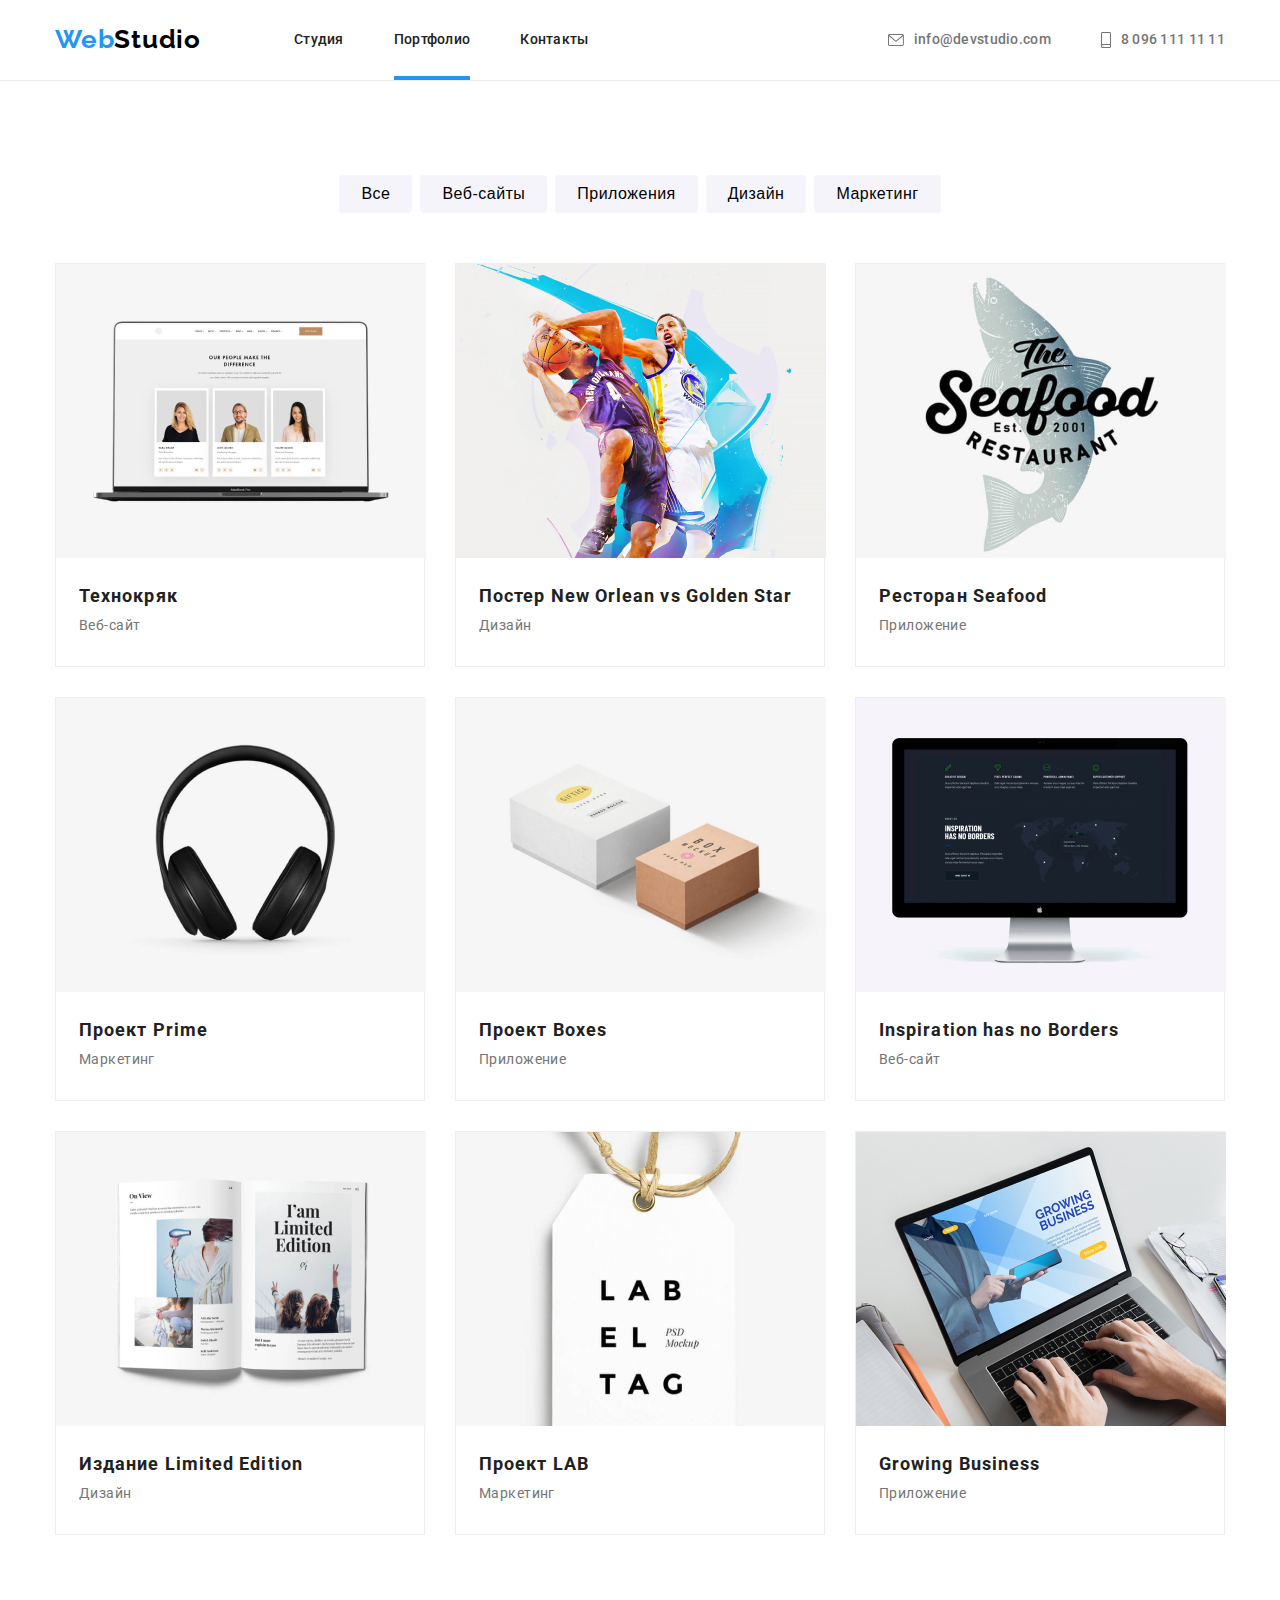
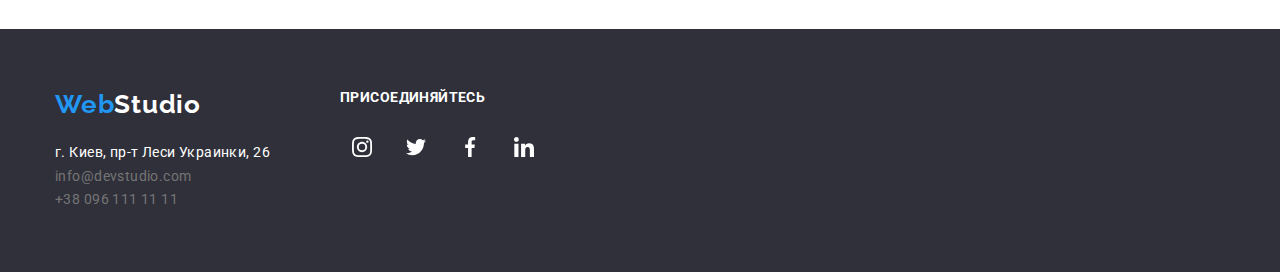
==== portfolio.html @ 65b65b87 "«B3» Разметка подписки в футере" ====
<!DOCTYPE html>
<html lang="en">
<head>
    <meta charset="UTF-8">
    <meta http-equiv="X-UA-Compatible" content="IE=edge">
    <meta name="viewport" content="width=device-width, initial-scale=1.0">
    <title>Document</title>
    <link href="https://cdnjs.com/libraries/modern-normalize" rel="stylesheet">
    <link rel="preconnect" href="https://fonts.gstatic.com">
    <link href="https://fonts.googleapis.com/css2?family=Raleway:wght@700&family=Roboto:wght@400;500;700;900&display=swap"
        rel="stylesheet">
    <link rel="stylesheet" href="./css/styles.css">
</head>
<body>
    <!--header, contacts separate from <nav>-->
    <header class="head-section">
        <div class="container header">
            <nav class="main-nav">
                <a href="/" class="logo link">
                    <span class="logo-accent">Web</span>Studio
                </a>
    
                <ul class="page-nav list">
                    <li class="item"><a href="./index.html" class="link">Студия</a></li>
                    <li class="item"><a href="./portfolio.html" class="link active">Портфолио</a></li>
                    <li class="item"><a href="" class="link">Контакты</a></li>
                </ul>
            </nav>
    
            <ul class="contact-nav list">
                <li class="item">
                    <a href="mailto:info@devstudio.com" class="link">
                        <svg class="mail-icon" width='16' height='12'>
                            <use href="./images/icons.svg#icon-envelope"></use>
                        </svg>
                        info@devstudio.com
                    </a>
                </li>
                <li class="item">
                    <a href="tel:+380961111111" class="link">
                        <svg class="cell-icon" width='10' height='16'>
                            <use href="./images/icons.svg#icon-smartphone"></use>
                        </svg>
                        8 096 111 11 11
                    </a>
                </li>
            </ul>
        </div>
    </header>
    
    <main>
        <section class="work-section container">
        <h1 class="visually-hidden">наши работы</h1>
        <!-- кнопки фильтра -->
            <ul class="fltr-btn list">    
                <li class="item">
                    <button type="button"  class="button title">Все</button>
                </li>
                <li class="item">
                    <button type="button" class="button title">Веб-сайты</button>
                </li>
                <li class="item">
                    <button type="button" class="button title">Приложения</button> 
                </li>
                <li class="item">
                    <button type="button" class="button title">Дизайн</button>
                </li>
                <li class="item">
                    <button type="button" class="button title">Маркетинг</button>
                </li>
            </ul>   
        
        <!-- наши работы, галерея  -->
            <ul class="work-gallery list">
                <li class="item">
                    <a href="" class="link">
                        <div class="img-box">
                            <p class="overlay">
                                Технокряк это современная площадка распространения коронавируса.
                                Компании используют эту платформу для цифрового
                                шпионажа и атак на защищённые сервера конкурентов.
                            </p>
                            <img src="./images/portfolio/img_01.jpg" alt="Технокряк" width="370" height="294">
                        </div>
                        <div class="name">
                            <h3 class="work-title">Технокряк</h3>
                            <p class="sort">Веб-сайт</p>
                            
                            
                        </div>
                    </a>
                </li>
                <li class="item">
                    <a href="" class="link">
                        <div  class="img-box">
                            <p class="overlay">
                                Технокряк это современная площадка распространения коронавируса.
                                Компании используют эту платформу для цифрового
                                шпионажа и атак на защищённые сервера конкурентов.
                            </p>
                            <img src="./images/portfolio/img_02.jpg" alt="Постер New Orlean vs Golden Star" width="370" height="294">
                        </div>
                        <div class="name">
                            <h3 class="work-title">Постер New Orlean vs Golden Star</h3>
                            <p class="sort">Дизайн</p>
                        </div>
                    </a>
                </li>
                <li class="item">
                    <a href="" class="link">
                        <div  class="img-box">
                            <p class="overlay">
                                Технокряк это современная площадка распространения коронавируса.
                                Компании используют эту платформу для цифрового
                                шпионажа и атак на защищённые сервера конкурентов.
                            </p>
                            <img src="./images/portfolio/img_03.jpg" alt="Ресторан Seafood" width="370" height="294">
                        </div>
                        <div class="name">
                            <h3 class="work-title">Ресторан Seafood</h3>
                            <p class="sort">Приложение</p>
                        </div>
                    </a>
                </li>
                <li class="item">
                    <a href="" class="link">
                        <div  class="img-box">
                            <p class="overlay">
                                Технокряк это современная площадка распространения коронавируса.
                                Компании используют эту платформу для цифрового
                                шпионажа и атак на защищённые сервера конкурентов.
                            </p>
                            <img src="./images/portfolio/img_04.jpg" alt="Проект Prime" width="370" height="294">
                        </div>
                        <div class="name">
                            <h3 class="work-title">Проект Prime</h3>
                            <p class="sort">Маркетинг</p>
                        </div>
                    </a>
                </li>
                <li class="item">
                    <a href="" class="link">
                        <div  class="img-box">
                            <p class="overlay">
                                Технокряк это современная площадка распространения коронавируса.
                                Компании используют эту платформу для цифрового
                                шпионажа и атак на защищённые сервера конкурентов.
                            </p>
                            <img src="./images/portfolio/img_05.jpg" alt="Проект Boxes" width="370" height="294">
                        </div>
                        <div class="name">
                            <h3 class="work-title">Проект Boxes</h3>
                            <p class="sort">Приложение</p>
                        </div>
                    </a>
                </li>
                <li class="item">
                    <a href="" class="link">
                        <div class="img-box">
                            <p class="overlay">
                                Технокряк это современная площадка распространения коронавируса.
                                Компании используют эту платформу для цифрового
                                шпионажа и атак на защищённые сервера конкурентов.
                            </p>
                            <img src="./images/portfolio/img_06.jpg" alt="Inspiration has no Borders" width="370" height="294">
                        </div>
                        <div class="name">
                            <h3 class="work-title">Inspiration has no Borders</h3>
                            <p class="sort">Веб-сайт</p>
                        </div>
                    </a>
                </li>
                <li class="item">
                    <a href="" class="link">
                        <div class="img-box">
                            <p class="overlay">
                                Технокряк это современная площадка распространения коронавируса.
                                Компании используют эту платформу для цифрового
                                шпионажа и атак на защищённые сервера конкурентов.
                            </p>
                            <img src="./images/portfolio/img_07.jpg" alt="Издание Limited Edition" width="370" height="294">
                        </div>
                        <div class="name">
                            <h3 class="work-title">Издание Limited Edition</h3>
                            <p class="sort">Дизайн</p>
                        </div>
                    </a>
                </li>
                <li class="item">
                    <a href="" class="link">
                        <div class="img-box">
                            <p class="overlay">
                                Технокряк это современная площадка распространения коронавируса.
                                Компании используют эту платформу для цифрового
                                шпионажа и атак на защищённые сервера конкурентов.
                            </p>
                            <img src="./images/portfolio/img_08.jpg" alt="Проект LAB" width="370" height="294">
                        </div>
                        <div class="name">
                            <h3 class="work-title">Проект LAB</h3>
                            <p class="sort">Маркетинг</p>
                        </div>
                    </a>
                </li>
                <li class="item">
                    <a href="" class="link">
                        <div class="img-box">
                            <p class="overlay">
                                Технокряк это современная площадка распространения коронавируса.
                                Компании используют эту платформу для цифрового
                                шпионажа и атак на защищённые сервера конкурентов.
                            </p>
                            <img src="./images/portfolio/img_09.jpg" alt="Growing Business" width="370" height="294">
                        </div>
                        <div class="name">
                            <h3 class="work-title">Growing Business</h3>
                            <p class="sort">Приложение</p>
                        </div>
                    </a>
                </li>
            </ul>

        </section>

    </main>

    
    <!--footer-->
    <footer class="footer">
        <div class="container footer-flex">
            <div class="footer-item">
                <a href="/" class="logo link">
                    <span class="logo-accent">Web</span><span class="logo-rev">Studio</span>
                </a>
                <address class="address">
                    г. Киев, пр-т Леси Украинки, 26<br />
                </address>
                <!-- footer contacts -->
                <ul class="contact-footer list">
                    <li><a href="mailto:info@devstudio.com" class="link">info@devstudio.com</a></li>
                    <li><a href="tel:+380961111111" class="link">+38 096 111 11 11</a></li>
                </ul>
            </div>
            <div class="footer-item links">
                <h3 class="social-title">ПРИСОЕДИНЯЙТЕСЬ</h3>
                <ul class="social-link">
                    <li class="icon">
                        <svg class="social-icon">
                            <use href="./images/icons.svg#icon-insta"></use>
                        </svg>
                    </li>
                    <li class="icon">
                        <svg class="social-icon">
                            <use href="./images/icons.svg#icon-twitter"></use>
                        </svg>
                    </li>
                    <li class="icon">
                        <svg class="social-icon">
                            <use href="./images/icons.svg#icon-fb"></use>
                        </svg>
                    </li>
                    <li class="icon">
                        <svg class="social-icon">
                            <use href="./images/icons.svg#icon-lin"></use>
                        </svg>
                    </li>
                </ul>
            </div>
    
    
    
    
        </div>
    </footer>


<!-- <script src="./js/modal.js"></script> -->
</body>
</html>
---- css/styles.css ----
:root {
  --accent-color: #2196f3;
  --title-text-color: #212121;
  --main-text-color: #757575;
  --main-bg-color: #ffffff;
  --footer-bg-color: #2f303a;
  --btn-bg-color: #f5f4fa;
  --hero-bg-color: #2f303a;
  --frame-border-color: #eeeeee;
  --main-icon-color: #afb1b8;
}

/*  */
html {
  box-sizing: border-box;
}

*,
*::after,
*::before {
  box-sizing: inherit;
}

h1,
h2,
h3,
h4,
h5,
h6,
p {
  margin: 0;
}

img {
  display: block;
  max-width: 100%;
  height: auto;
}

body {
  margin: 0;
  color: var(--main-text-color);
  background-color: var(--main-bg-color);

  font-family: Roboto;
  font-size: 14px;
  line-height: 1.7;
  letter-spacing: 0.03em;
}

/* ultilities */
.list {
  list-style: none;
  margin: 0;
  padding: 0;
}

.link {
  color: var(--main-text-color);
  text-decoration: none;
}

.link.active {
  color: var(--accent-color);
}

.container {
  width: 1200px;
  margin-left: auto;
  margin-right: auto;
  margin-top: 94px;
  padding: 0 15px;

  /* outline: 2px solid tomato; */
}

.section-title {
  color: var(--title-text-color);
}

/* Визуально спрятанная section-title и portfolio */
.visually-hidden {
  position: absolute !important;
  clip: rect(1px 1px 1px 1px);
  clip: rect(1px, 1px, 1px, 1px);
  padding: 0 !important;
  border: 0 !important;
  height: 1px !important;
  width: 1px !important;
  overflow: hidden;
}

/* logo */

.logo {
  color: #000000;

  font-family: Raleway;
  font-weight: bold;
  font-size: 26px;
  line-height: 1.2;
  letter-spacing: 0.03em;
}

.logo .logo-accent {
  color: var(--accent-color);
}

/* page navigation */
.head-section {
  border-bottom: 1px solid #ececec;
}

.container.header {
  display: flex;
  height: 80px;
  margin-top: 0;
  align-items: center;
}

.main-nav {
  display: flex;
  align-items: center;
}

.main-nav .logo {
  margin-right: 93px;
}

.page-nav {
  display: flex;
  align-items: center;
}




.page-nav .item:not(:last-child),
.contact-nav .item:not(:last-child) {
  margin-right: 50px;
}

.contact-nav {
  display: flex;
  margin-left: auto;
}

.page-nav .link {
  display: inline-flex;
  align-items: center;

  height: 100%;
  padding-top: 21px;
  padding-bottom: 21px;

  color: var(--title-text-color);

  font-weight: 500;
  font-size: 14px;
  line-height: 1.1;
  letter-spacing: 0.02em;
}

.page-nav .item {
  position: relative;
  height: 80px;
}

/* синяя подсветка текущец страницы */
.page-nav .link.active::after {
  display: inline-block;
  position: absolute;
  content: '';

  bottom: 0;
  left:  0;
  width: 100%;
  height: 4px;
  margin: 0;
  padding: 0;

  background-color: var(--accent-color);

}

.contact-nav .link {
  display: inline-flex;
  align-items: center;
  padding-top: 21px;
  padding-bottom: 21px;

  color: var(--main-text-color);

  font-weight: 500;
  font-size: 14px;
  line-height: 1.1;
  letter-spacing: 0.02em;
}

.contact-nav .mail-icon,
.contact-nav .cell-icon {
  display: inline-flex;
  align-items: center;
  margin-right: 10px;
  fill: currentColor;
}

.contact-nav .link:hover,
.contact-nav .link:focus {
  color: var(--accent-color);

  transition-duration: 250ms;
  transition-timing-function: cubic-bezier(.4, 0, .2, 1);
}

/* hero */
.hero {
  background-color: #c4c4c4;
}

.hero > .container {
  /* width: 1600px; */
  height: 600px;
  margin-left: auto;
  margin-right: auto;
  margin-top: 0;
  margin-bottom: 0;
  padding-left: 0;
  padding-right: 0;
  padding-top: 200px;

  text-align: center;
}

.hero.hero-overlay {
  /* background-image: url(../images/hero_bg.jpg); */
  max-width: 1600px;
  margin-right: auto;
  margin-left: auto;
  background-image: linear-gradient(
      to right,
      rgba(47, 48, 58, 0.4),
      rgba(47, 48, 58, 0.4)
    ),
    url(../images/hero_bg.jpg);
  background-repeat: no-repeat;
  background-size: contain;
  background-position: center;
}

.hero-title {
  color: #ffffff;

  margin-left: auto;
  margin-right: auto;
  margin-top: 0;
  margin-bottom: 30px;

  width: 696px;
  height: 120px;
  left: 452px;
  top: 280px;

  font-weight: 900;
  font-size: 44px;
  line-height: 60px;
  letter-spacing: 0.06em;
  text-transform: uppercase;
}

.hero .button {
  margin-right: auto;
  margin-left: auto;

  background-color: var(--accent-color);
  color: #ffffff;

  width: 200px;
  height: 50px;
  left: 700px;
  top: 430px;

  box-shadow: 0px 4px 4px rgba(0, 0, 0, 0.15);
  border-radius: 4px;
  border-color: transparent;

  font-weight: bold;
  font-size: 16px;
  line-height: 1.9;
}

/* section Features */

/* .section.features * {
  outline: 2px solid red;
} */

.container .feature-list {
  display: flex;
  justify-content: space-between;
}

.feature-list .item {
  width: calc((100% - 90px) / 4);

  /* outline: 2px solid teal; */
}

.feature-list .feature-title {
  display: inline-flex;
  margin-top: 30px;
  color: var(--title-text-color);
}

.section-title {
  margin-bottom: 50px;
  font-weight: bold;
  font-size: 36px;
  line-height: 1.2;
  text-align: center;
  letter-spacing: 0.03em;
}

.item .feature-box {
  display: inline-flex;
  width: 100%;
  height: 120px;
  padding-top: 25px;
  padding-bottom: 25px;
  border-radius: 4px;

  background-color: var(--btn-bg-color);
}

.icon-antenna,
.icon-clock,
.icon-diagram,
.icon-astronaut {
  width: 70px;
  height: 70px;
  margin-right: auto;
  margin-left: auto;
}



  font-weight: bold;
  font-size: 14px;
  line-height: 16px;
  letter-spacing: 0.03em;
  text-transform: uppercase;
}
.title {
  color: var(--title-text-color);

  font-weight: 500;
  font-size: 16px;
  line-height: 1.2;
  text-align: center;
  letter-spacing: 0.03em;
}

/* our works */

.container.works .list {
  display: flex;
  justify-content: space-between;
  margin: 0;
  padding: 0;

}

.works .thumb {
  position: relative;
  max-width: 100%;
  height: 100%;
}

.thumb .label {
  position: absolute;
  bottom: 0;
  left: 0;
  

  width: 100%;

  padding-top: 27px;
  padding-bottom: 27px;

  font-family: Roboto;
  font-weight: bold;
  font-size: 14px;
  line-height: 1.14;
  text-align: center;
  letter-spacing: 0.03em;
  text-transform: uppercase;

  background: rgba(47, 48, 58, 0.8);
  color: var(--main-bg-color);

}



/* our team */

.team.section {
  background-color: #f5f4fa;
}
.container .team-list {
  padding-bottom: 94px;
}

.team .container {
  padding-top: 94px;
}

.container .team-list {
  display: flex;
  justify-content: space-between;
}

.team-list .item {
  display: block;
  width: 270px;
  height: 428px;

  background-color: var(--main-bg-color);

  box-shadow: 0px 1px 3px rgba(0, 0, 0, 0.12), 0px 1px 1px rgba(0, 0, 0, 0.14),
    0px 2px 1px rgba(0, 0, 0, 0.2);
  border-radius: 0px 0px 4px 4px;
}

.team-list .name {
  margin-top: 30px;
  text-align: center;
}

.team-list .name > p {
  margin-top: 10px;
}

.team-title {
  color: var(--title-text-color);

  font-weight: 500;
  font-size: 16px;
  line-height: 1.2;
  text-align: center;
  letter-spacing: 0.03em;
}

/* social linkk in team card */

.name .social-link {
  display: flex;
  width: 206px;
  height: 44px;
  margin-top: 16px;
  margin-left: auto;
  margin-right: auto;
  padding: 0;
  list-style: none;
  justify-content: space-between;
  align-items: center;
}

.social-link .icon {
  display: inline-flex;
  justify-content: center;
  align-items: center;
  width: 44px;
  height: 44px;
}

.social-link .icon:hover {
  background-color: var(--accent-color);
  border-radius: 50%;

  transition-duration: 250ms;
  transition-timing-function: cubic-bezier(.4, 0, .2, 1);
}

.social-link .link {
  display: inline-flex;
  margin: 0;
  padding: 0;
}

.social-link .social-icon {
  width: 44px;
  height: 44px;
  padding-top: 12px;
  padding-bottom: 12px;
  fill: currentColor;
}

.social-link .social-icon:hover {
  fill: var(--main-bg-color);

  transition-duration: 250ms;
  transition-timing-function: cubic-bezier(.4, 0, .2, 1);
}

/* permanent clients */

.clients-list {
  display: flex;
  padding: 0;
  margin: 0;
  justify-content: space-between;
  align-items: center;
}
.clients-list .item {
  display: inline-flex;
  width: calc(100% - (30px * 5) / 6);
  height: 90px;

  justify-content: center;
  align-items: center;

  border: 1px solid #afb1b8;
  border-radius: 4px;
}

.clients-list .item:hover,
.clients-list .item:focus {
  border: 1px solid var(--accent-color);

  transition-duration: 250ms;
  transition-timing-function: cubic-bezier(.4, 0, .2, 1);
}
.clients-list .item:not(:last-child) {
  margin-right: 30px;
}

.clients-list .client-icon {
  display: block;
  width: 170px;
  height: 90px;
  fill: var(--main-icon-color);
}

.clients-list .client-icon:hover,
.clients-list .client-icon:focus {
  fill: var(--accent-color);

  transition-duration: 250ms;
  transition-timing-function: cubic-bezier(.4, 0, .2, 1);
}
/* footer */

.footer {
  background-color: #2f303a;
}
.footer > .container {
  /* width: 1600px; */
  margin-top: 94px;
  padding-top: 60px;
  padding-bottom: 60px;

  /* padding-left: 215px; */
}

.footer .footer-flex {
  display: flex;
}

.social-title {
  margin-bottom: 20px;
  color: var(--main-bg-color);

  font-weight: bold;
  font-size: 14px;
  line-height: 16px;
  letter-spacing: 0.03em;
  text-transform: uppercase;
}

.footer-item {
  margin-right: 70px;
}

/* .footer-item.links {
  margin-top: 12px;
} */

.footer-item .social-link {
  display: flex;
  width: 206px;
  justify-content: space-between;
  padding: 0;
}

.footer-item .social-icon {
  fill: var(--main-bg-color);
}
.address {
  margin-top: 20px;
  color: var(--main-bg-color);

  font-weight: normal;
  font-style: normal;
  font-size: 14px;
  line-height: 1.7;
  letter-spacing: 0.03em;
}

.logo.link {
  display: inline-block;
  margin-top: auto;
  margin-bottom: auto;
}

.logo-rev {
  color: var(--main-bg-color);
}

.contact-footer {
  color: rgba(255, 255, 255, 0.6);

  font-weight: normal;
  font-size: 14px;
  line-height: 1.7;
  letter-spacing: 0.03em;
}

.contact-footer .link:hover,
.contact-footer .link:focus {
  color: var(--main-bg-color);

  transition-duration: 250ms;
  transition-timing-function: cubic-bezier(.4, 0, .2, 1);
}

/* footer subscribe form */
.footer-formfield {
  margin: 0;
  padding: 0;


}

.subscribe-title {
  display: block;
  margin-bottom: 20px;
  color: var(--main-bg-color);

  font-weight: bold;
  font-size: 14px;
  line-height: 16px;
  letter-spacing: 0.03em;
  text-transform: uppercase;
}

.footer-input {
  width: 358px;
  padding: 15px 16px;

  font-size: 16px;
  line-height: 1.25;

  background-color: var(--footer-bg-color);
  color: rgba(255, 255, 255, 0.6);

  border: 1px solid rgba(255, 255, 255, 0.3);
  box-sizing: border-box;
  filter: drop-shadow(0px 4px 4px rgba(0, 0, 0, 0.15));
  border-radius: 4px;
}

.subscribe-button {
  width: 200px;
  height: 50px;
  margin-right: 10px;
  padding-left: 29px;

  background-color: var(--accent-color);
  color: var(--main-bg-color);
  
  text-align: left;
  font-weight: bold;
  font-size: 16px;
  line-height: 1.87;

  box-shadow: 0px 4px 4px rgba(0, 0, 0, 0.15);
  border-color: var(--accent-color);
  border-radius: 4px;
}

/* .subscribe-button::after {
  content: '';
  width: 24px;
  height: 24px;

  background-image: url(../images/icons.svg#icon-send);
} */

.subscribe-button {
  display: inline-flex;
  align-items: center;
}

.subscribe-button .icon {
  width: 24px;
  height: 24px;
  margin-left: 10px;
}






/* Portfolio button list */
.container .fltr-btn {
  display: flex;
  justify-content: center;
}

.fltr-btn .item:not(:last-child) {
  margin-right: 8px;
}

.fltr-btn .button {
  display: inline-block;
  background-color: var(--btn-bg-color);
  height: 38px;
  padding: 6px 22px;
  border: none;
  border-radius: 4px;
  cursor: pointer;

  font-style: normal;
  font-weight: 500;
  font-size: 16px;
  line-height: 1.6;
  text-align: center;
  letter-spacing: 0.03em;
}

.fltr-btn .button:hover,
.fltr-btn .button:focus {
  background-color: var(--accent-color);
  color: var(--main-bg-color);

  box-shadow: 0px 3px 1px rgba(0, 0, 0, 0.1), 0px 1px 2px rgba(0, 0, 0, 0.08),
    0px 2px 2px rgba(0, 0, 0, 0.12);
  border-radius: 4px;

  transition-duration: 250ms;
  transition-timing-function: cubic-bezier(.4, 0, .2, 1);
}

/* Our works gallery */

.work-title {
  color: var(--title-text-color);

  font-weight: bold;
  font-size: 18px;
  line-height: 2;
  letter-spacing: 0.06em;
}

.work-type {
  font-weight: normal;
  font-size: 16px;
  line-height: 31.9;
  letter-spacing: 0.03em;
}

.container .work-gallery {
  display: flex;
  /* justify-content: center; */
  flex-wrap: wrap;
  margin-top: 50px;
  margin-bottom: 94px;
  padding: 0;
  /* width: calc(100%-60px)/3; */

  /* outline: 2px solid teal; */
}

.work-gallery .item {
  width: 370px;
  height: 404px;
  margin-right: 30px;
  margin-bottom: 30px;

  background: var(--main-bg-color);
  border: 1px solid var(--frame-border-color);
}

.img-box {
  position: relative;
  width: 370px;
  height: 294px;

  overflow: hidden;
}

.work-gallery .item:hover .overlay {
  transform: translateY(0);
}

.overlay {
  position: absolute;
  top: 0;
  left: 0;

  transform: translatey(100%);
  transition: transform 250ms cubic-bezier(0.4, 0, 0.2, 1);

  width: 100%;
  height: 100%;
  padding: 63px 24px;

  background: rgba(33, 150, 243, 0.9);
  color: var(--main-bg-color);

  font-size: 18px;
  line-height: 1.6;
  letter-spacing: 0.03em;
}

.work-gallery .link {
  height: 100%;
  width: 100%;
}

.work-gallery .item:hover {
    box-shadow: 0px 3px 1px rgba(0, 0, 0, 0.1), 0px 1px 2px rgba(0, 0, 0, 0.08),
    0px 2px 2px rgba(0, 0, 0, 0.12);

    transition-duration: 250ms;
    transition-timing-function: cubic-bezier(.4, 0, .2, 1);
}
.work-gallery .item:nth-child(3n) {
  margin-right: 0;
}

.work-gallery .item:nth-last-child(-n + 3) {
  margin-bottom: 0;
}

.work-gallery .name {
  display: block;
  width: 322px;
  margin-right: auto;
  margin-left: auto;
  margin-top: 20px;
  margin-bottom: 20px;
}

/* backdrop и модальное окно с кнопкой закрытия */

.backdrop {
  position: fixed;
  top: 0;
  left: 0;

  visibility: visible; 
  opacity: 1;

  pointer-events: visible; 

  width: 100%;
  height: 100%;

  background: rgba(0, 0, 0, 0.2);
}

.backdrop.is-hidden {
  opacity: 0;
  pointer-events: none;

  overflow: hidden;
}

.backdrop.is-hidden .modal {
  transform: translate(150%, -50%);
  opacity: 0;
  
}


.modal {
  position: absolute;
  top: 50%;
  left: 50%;
  transform: translate(-50%, -50%); 
  transition-duration: 400ms;
  transition-timing-function: cubic-bezier(0.075, 0.82, 0.165, 1);
  opacity: 1;

  width: 528px;
  height: 581px;

  background: #FFFFFF;
  box-shadow: 0px 1px 3px rgba(0, 0, 0, 0.12), 0px 1px 1px rgba(0, 0, 0, 0.14), 0px 2px 1px rgba(0, 0, 0, 0.2);
  border-radius: 4px;

}

.modal .modal-btn {
  position: absolute;
  right: 8px;
  top: 8px;
  
  width: 30px;
  height: 30px;
  padding: 0;
  margin: 0;;
  
  border-radius: 50%;
  /* background: #FFFFFF; */
  /* border: 1px solid rgba(0, 0, 0, 0.1); */
  cursor: pointer;
  

  /* background-image: url(./images/icon-close.svg); */
  /* background-size: contain; */
  /* background-repeat: no-repeat; */
  
}


/* .close-icon::before {
  display: block;
  content: '';
  
  background-color: teal;
  background-image: url(./images/icon-close.svg);
  background-size: contain;
  background-repeat: no-repeat;

  width: 29px;
  height: 29px;
  margin: 0;
  padding: 0;

  border-radius: 50%;
}   */
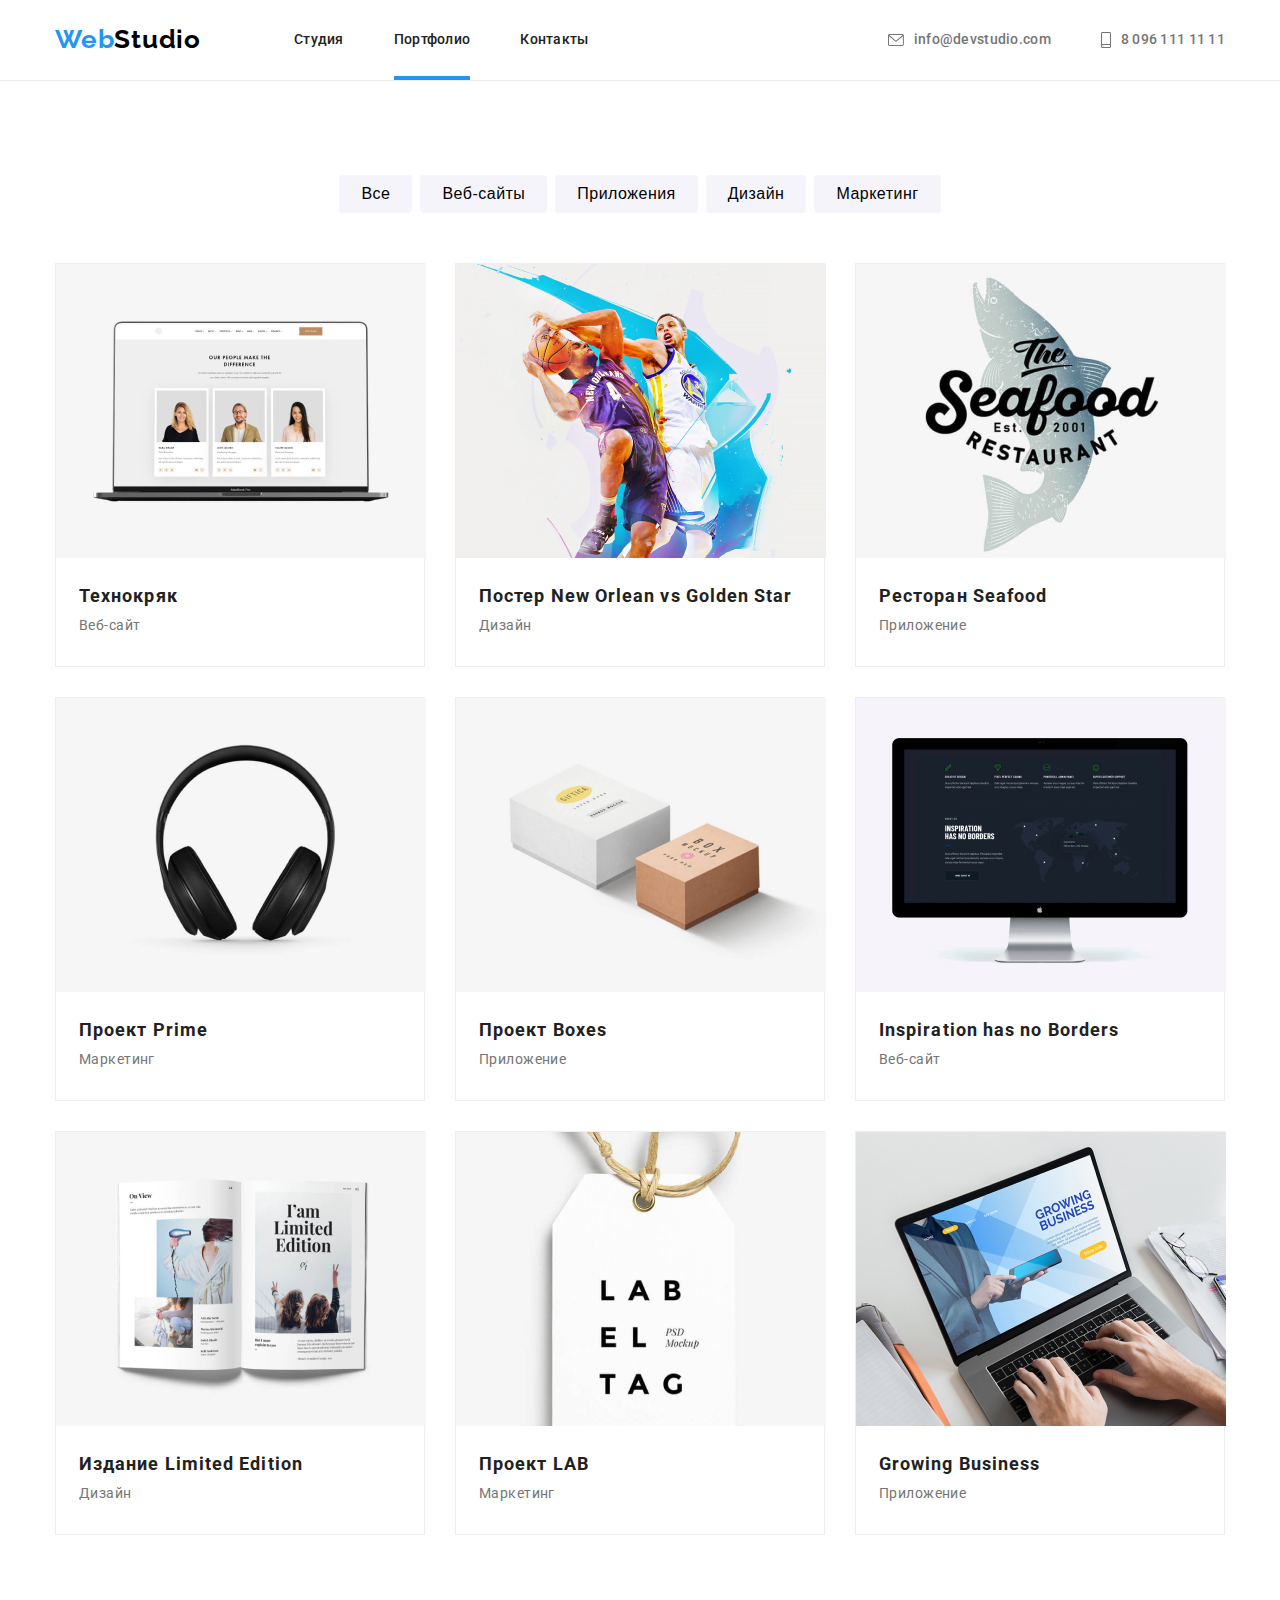
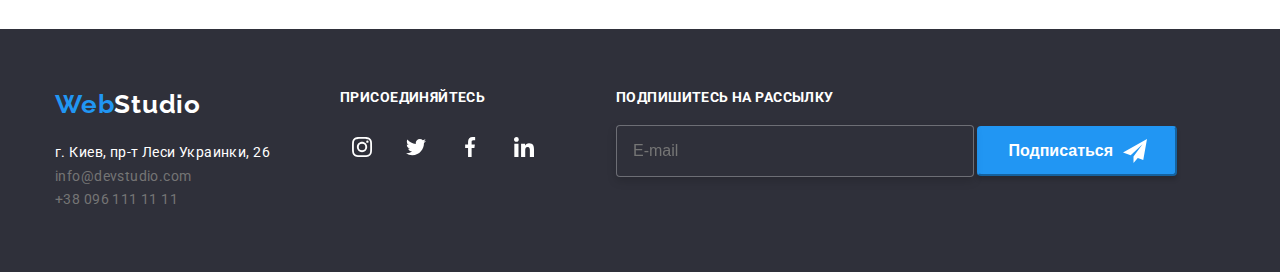
==== commit e2fc1132: "сделал разметку формы заявки" ====
--- a/portfolio.html
+++ b/portfolio.html
@@ -266,6 +266,17 @@
                     </li>
                 </ul>
             </div>
+            <form class="form">
+                <div class="footer-formfield">
+                    <label for="subscribe" class="subscribe-title">Подпишитесь на рассылку</label>
+                    <input type="email" name="mail" id="subscribe" class="footer-input" placeholder="E-mail">
+                    <button type="submit" class="subscribe-button">Подписаться
+                        <svg class="icon">
+                            <use href="../images/icons.svg#icon-send"></use>
+                        </svg>
+                    </button>
+                </div>
+            </form>
     
     
     
--- a/css/styles.css
+++ b/css/styles.css
@@ -915,18 +915,139 @@
   margin: 0;;
   
   border-radius: 50%;
-  /* background: #FFFFFF; */
-  /* border: 1px solid rgba(0, 0, 0, 0.1); */
+  
   cursor: pointer;
-  
-
-  /* background-image: url(./images/icon-close.svg); */
-  /* background-size: contain; */
-  /* background-repeat: no-repeat; */
-  
-}
-
-
+}
+
+.modal .modal-btn:hover {
+  fill: var(--accent-color);
+}
+
+.modal .form-title {
+  margin-top: 40px;
+
+  font-weight: bold;
+  font-size: 20px;
+  line-height: 1.15;
+  text-align: center;
+  letter-spacing: 0.03em;
+
+  color: var(--title-text-color);
+}
+
+.modal-form {
+  width: 448px;
+  margin-top: 12px;
+  margin-left: auto;
+  margin-right: auto;
+  padding: 0;
+}
+
+.modal-formfield {
+  display: flex;
+  flex-direction: column;
+  margin-bottom: 10px;
+
+  
+}
+
+.modal-label {
+  position: relative;
+  margin-bottom: 4px;
+  font-size: 12px;
+  line-height: 1.2;
+  letter-spacing: 0.01em;
+  
+  color: var(--main-text-color);
+}
+
+.modal-input {
+  position: relative;
+  width: 100%;
+  height: 40px;
+  padding-left: 43px;
+
+  
+  border: 1px solid rgba(33, 33, 33, 0.2);
+  box-sizing: border-box;
+  border-radius: 4px;
+}
+
+.modal-icon {
+  position: absolute;
+  left: 12px;
+  bottom: -35px;
+  
+  z-index: 1;
+    
+  width: 18px;
+  height: 18px;
+}
+
+.modal-comment {
+  resize: none;
+  height: 120px;
+  padding: 12px 16px;
+
+  border: 1px solid rgba(33, 33, 33, 0.2);
+  box-sizing: border-box;
+  border-radius: 4px;
+
+}
+
+.modal-labe:focus .modal-input, modal-icon {
+  border-color: var(--accent-color);
+  fill: var(--accent-color);
+}
+
+.modal-checkbox {
+  display: inline-flex;
+  align-items: center;
+  margin-left: auto;
+  margin-right: auto;
+}
+.checkbox-input {
+  opacity: 0;
+}
+
+.checkbox-label {
+  position: relative;
+
+}
+
+.checkbox-icon {
+  position: absolute;
+  top: 3px;
+  left: -20px;
+}
+
+.checkbox-icon .checked {
+  opacity: 0;
+}
+.checkbox-input:checked .checkbox-icon.checked {
+  opacity: 1;
+}
+
+.modal-button {
+  display: block;
+  margin-top: 30px;
+  width: 200px;
+  height: 50px;
+  margin-right: auto;
+  margin-left: auto;
+
+  background-color: var(--accent-color);
+  color: var(--main-bg-color);
+  
+  
+  font-weight: bold;
+  font-size: 16px;
+  line-height: 1.87;
+
+  box-shadow: 0px 4px 4px rgba(0, 0, 0, 0.15);
+  border-color: var(--accent-color);
+  border-radius: 4px;
+}
 /* .close-icon::before {
   display: block;
   content: '';
